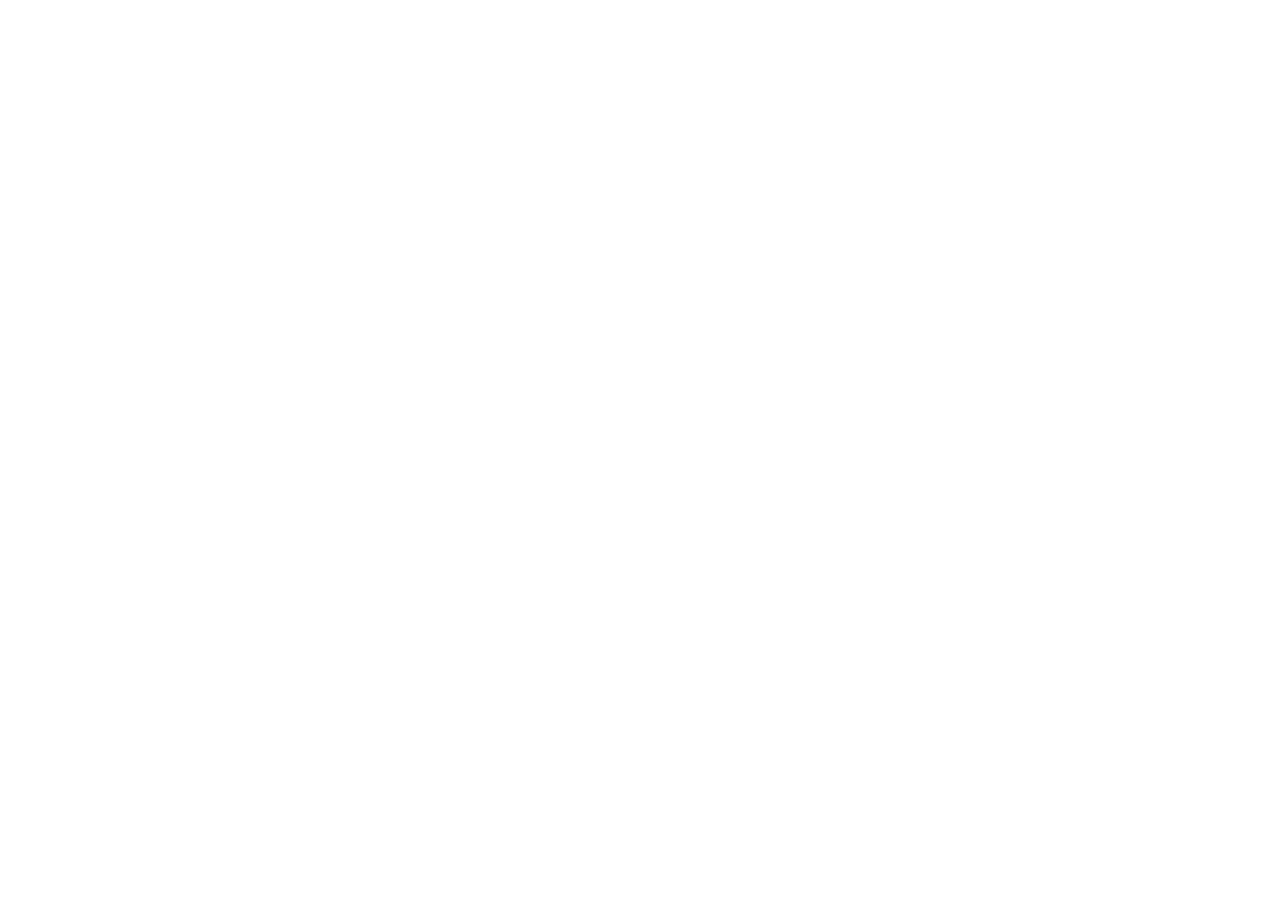
==== index.html @ bdee52ed "add base file structure" ====
<!DOCTYPE html>
<html>
<head>
  <meta charset="utf-8">
  <title></title>
  <meta name="viewport" content="width=device-width, initial-scale=1">
	<link rel="stylesheet" type="text/css" href="main.css">
</head>
<body>

</body>
</html>
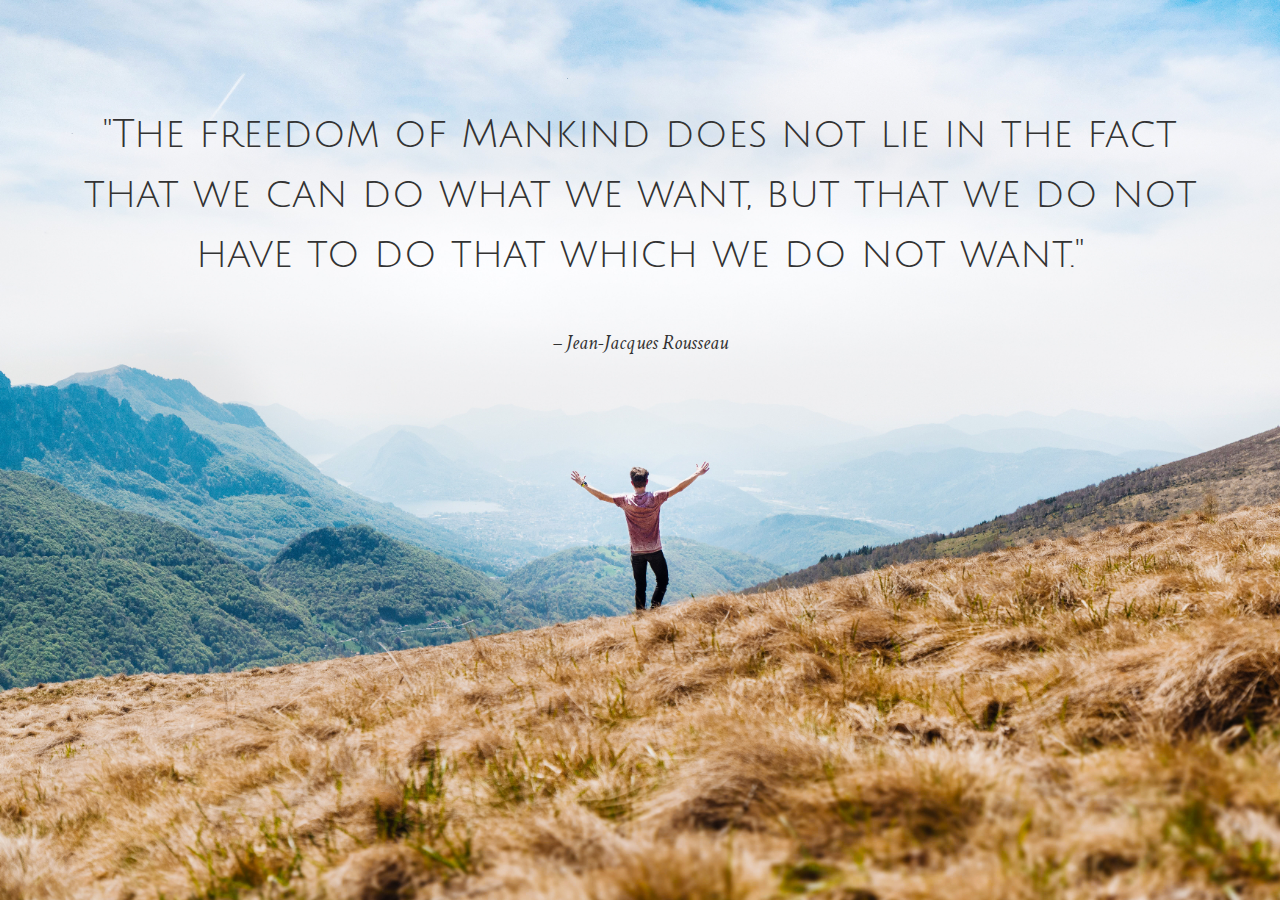
==== commit f3094978: "add all" ====
--- a/index.html
+++ b/index.html
@@ -2,11 +2,19 @@
 <html>
 <head>
   <meta charset="utf-8">
-  <title></title>
-  <meta name="viewport" content="width=device-width, initial-scale=1">
-	<link rel="stylesheet" type="text/css" href="main.css">
+  <meta name="viewport" content="width=device-width initial-scale=1">
+
+  <link rel="stylesheet" type="text/css" href="main.css">
+  <link href="https://fonts.googleapis.com/css?family=Crimson+Text|Julius+Sans+One" rel="stylesheet">
+
+  <title>Freedom</title>
 </head>
 <body>
 
+  <div class="wrapper">
+    <p class="quote">"The freedom of Mankind does not lie in the fact that we can do what we want, but that we do not have to do that which we do not want."</p>
+    <p class="author"><small>– Jean-Jacques Rousseau</small></p>
+  </div>
+
 </body>
-</html>+</html> --- a/main.css
+++ b/main.css
@@ -0,0 +1,33 @@
+html,
+body {
+  margin: 0;
+  padding: 0;
+  font-size: 100%;
+  line-height: 1.5;
+}
+
+body {
+  width: 100%;
+  height: 100vh;
+  background: url('assets/freedom.jpg') no-repeat center;
+  background-size: cover;
+  color: #333;
+}
+
+.wrapper {
+  padding-top: 4rem;
+  width: 90%;
+  margin: 0 auto;
+  text-align: center;
+}
+
+.quote {
+  font-family: 'Julius Sans One', sans-serif;
+  font-size: 2.5rem; 
+}
+
+.author {
+  font-family: 'Crimson Text', serif;
+  font-size: 1.5rem;
+  font-style: italic;
+}